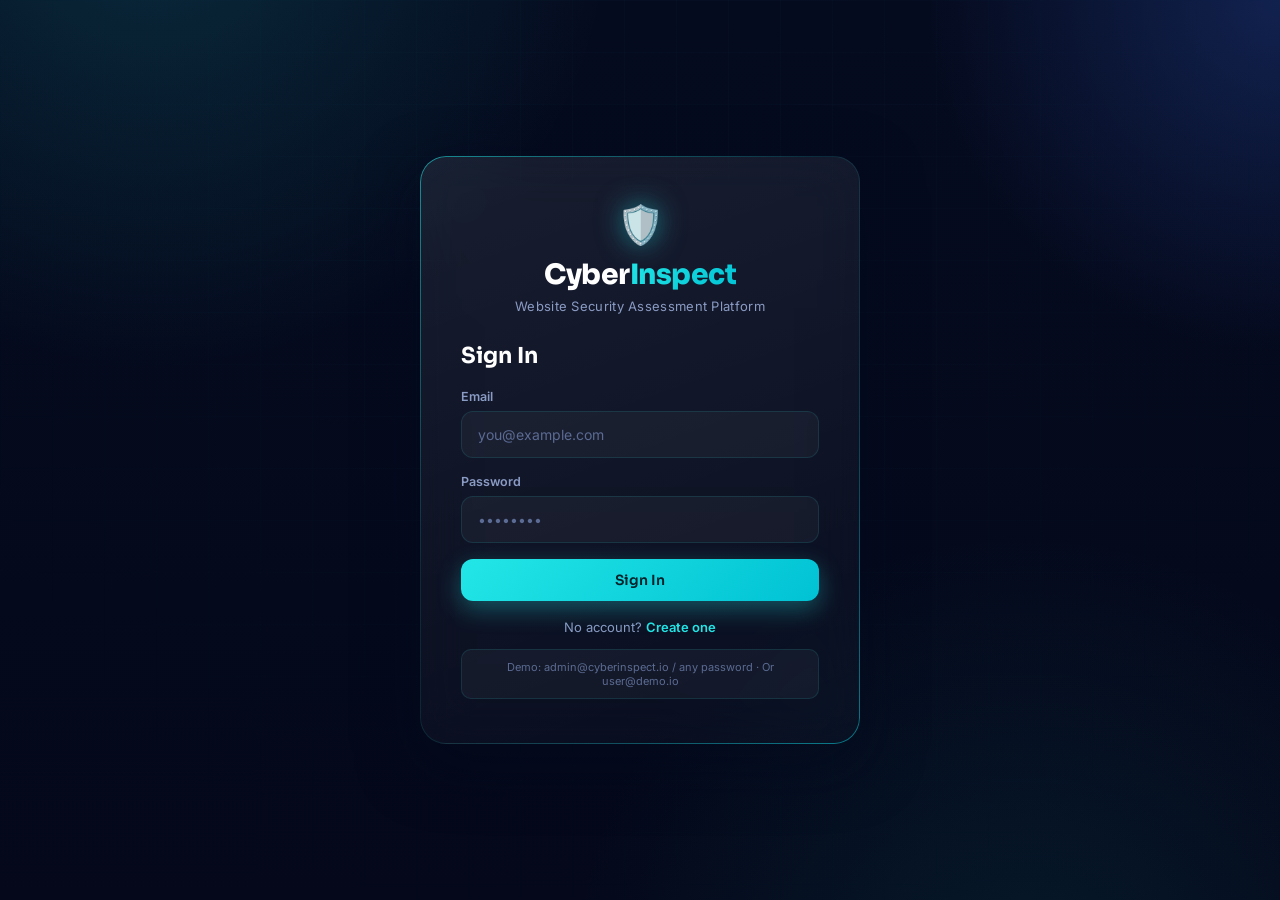
==== index.html @ bff0009a "Extract API module" ====
<!DOCTYPE html>
<html lang="en">
<head>
<meta charset="UTF-8">
<meta name="viewport" content="width=device-width, initial-scale=1.0">
<title>CyberInspect – Website Security Assessment Platform</title>
<link rel="stylesheet" href="assets/css/variables.css">
<link rel="stylesheet" href="assets/css/animations.css">
<link rel="stylesheet" href="assets/css/common.css">
<link rel="stylesheet" href="frontend/login/login.css">
<link rel="stylesheet" href="styles.css">
<link href="https://fonts.googleapis.com/css2?family=Inter:wght@400;500;600;700;800&family=JetBrains+Mono:wght@400;500&display=swap" rel="stylesheet">
</head>
<body>

<!-- ============ LOGIN / REGISTER SCREEN ============ -->
<div id="auth-screen" class="auth-screen">

  <div class="auth-card">
    <div class="auth-brand">
      <div class="logo-shield">🛡️</div>
      <h1>Cyber<span>Inspect</span></h1>
      <p>Website Security Assessment Platform</p>
    </div>

    <!-- Login Form -->
    <form id="login-form" class="auth-form active">
      <h2>Sign In</h2>
      <div class="input-group">
        <label>Email</label>
        <input type="email" id="login-email" placeholder="you@example.com" required>
      </div>
      <div class="input-group">
        <label>Password</label>
        <input type="password" id="login-password" placeholder="••••••••" required>
      </div>
      <button type="submit" class="btn btn-primary btn-full">Sign In</button>
      <p class="auth-switch">No account? <a onclick="showRegister()">Create one</a></p>
      <p class="auth-hint">Demo: admin@cyberinspect.io / any password · Or user@demo.io</p>
    </form>

    <!-- Register Form -->
    <form id="register-form" class="auth-form">
      <h2>Create Account</h2>
      <div class="input-group">
        <label>Full Name</label>
        <input type="text" id="reg-name" placeholder="Jane Doe" required>
      </div>
      <div class="input-group">
        <label>Email</label>
        <input type="email" id="reg-email" placeholder="you@example.com" required>
      </div>
      <div class="input-group">
        <label>Password</label>
        <input type="password" id="reg-password" placeholder="Min. 8 characters" required>
      </div>
      <button type="submit" class="btn btn-primary btn-full">Create Account</button>
      <p class="auth-switch">Have an account? <a onclick="showLogin()">Sign in</a></p>
    </form>
  </div>
</div>

<!-- ============ MAIN APP ============ -->
<div id="app" class="app hidden">
  <!-- Sidebar -->
  <aside class="sidebar">
    <div class="sidebar-brand">
      <span class="logo-shield">🛡️</span>
      <span class="brand-text">Cyber<b>Inspect</b></span>
    </div>
    <nav class="sidebar-nav">
      <a class="nav-item active" data-page="dashboard"><span>📊</span> Dashboard</a>
      <a class="nav-item" data-page="scanner"><span>🌐</span> Scanner</a>
      <a class="nav-item" data-page="history"><span>📚</span> Scan History</a>
      <a class="nav-item" data-page="saved"><span>⭐</span> Saved Websites</a>
      <a class="nav-item" data-page="profile"><span>👤</span> Profile</a>
      <a class="nav-item admin-only" data-page="admin"><span>⚙️</span> Admin</a>
    </nav>
    <div class="sidebar-footer">
      <div class="user-mini">
        <div class="avatar" id="user-avatar">U</div>
        <div>
          <div class="user-mini-name" id="user-mini-name">User</div>
          <div class="user-mini-role" id="user-mini-role">Analyst</div>
        </div>
      </div>
      <button class="btn btn-ghost btn-sm" onclick="logout()">Logout</button>
    </div>
  </aside>

  <!-- Main Content -->
  <main class="main">
    <header class="topbar">
      <h2 id="page-title">Dashboard</h2>
      <div class="topbar-actions">
        <div class="search-mini">
          <input type="text" id="quick-scan-url" placeholder="Quick scan a URL…">
          <button class="btn btn-primary btn-sm" onclick="quickScan()">Scan</button>
        </div>
      </div>
    </header>

    <div class="content" id="content">
      <!-- Pages injected by JS -->
    </div>
  </main>
</div>

<!-- Scan Result Modal / Report -->
<div id="report-modal" class="modal hidden">
  <div class="modal-content report-content">
    <button class="modal-close" onclick="closeReport()">✕</button>
    <div id="report-body"></div>
  </div>
</div>

<script src="\backend\api"></script>
<script src="app.js"></script>
</body>
</html>
---- assets/css/variables.css ----
:root{
  --navy:#050b1f; --navy-2:#0a1435; --dark-blue:#0d1f4c; --dark-blue-2:#122a63;
  --cyan:#22e6e6; --cyan-2:#00c2d4; --cyan-glow:rgba(34,230,230,.5);
  --white:#ffffff; --ink:#0a1330; --slate:#8a9bc4; --slate-2:#5b6b93;
  --line:rgba(34,230,230,.12); --line-solid:#e4ebf5;
  --green:#22e39a; --yellow:#ffcb3d; --orange:#ff9f45; --red:#ff5b6e;
  --glass:rgba(255,255,255,.06); --glass-hi:rgba(255,255,255,.1);
  --radius:18px; --radius-sm:12px;
  --shadow:0 20px 60px rgba(3,10,30,.5);
  --shadow-cyan:0 12px 40px rgba(34,230,230,.28);
}
---- assets/css/animations.css ----
@keyframes floatIn {
    from { opacity:0;transform:translateY(30px) scale(.97) }
    to   {opacity:1;transform:none}}
@keyframes pulse { 
    50%{filter:drop-shadow(0 0 26px var(--cyan-glow))}
}
@keyframes fadeUp { 
    from{opacity:0;transform:translateY(10px)}to{opacity:1}
}
@keyframes breathe { 50%{opacity:.5;transform:translateX(-50%) scale(1.15)}
}
@keyframes spin { 
    to{transform:rotate(360deg)}
}
---- assets/css/common.css ----
/* ============================================================
   CyberInspect — Premium UI  |  White + Cyan + Dark Blue
============================================================ */
@import url('https://fonts.googleapis.com/css2?family=Sora:wght@400;500;600;700;800&family=Inter:wght@400;500;600;700&family=JetBrains+Mono:wght@400;500&display=swap');

html {scroll-behavior:smooth}
body{font-family:'Inter',sans-serif;background:var(--navy);color:var(--white);overflow-x:hidden}
.hidden{display:none!important}
.mono{font-family:'JetBrains Mono',monospace}
h1,h2,h3,.brand-text,.stat-val,.score-num b{font-family:'Sora',sans-serif}
::selection{background:var(--cyan);color:var(--navy)}

/* Animated background mesh (global) */
body::before{content:'';position:fixed;inset:0;z-index:-2;
  background:
    radial-gradient(60vw 60vw at 12% -10%, rgba(34,230,230,.14), transparent 60%),
    radial-gradient(50vw 50vw at 100% 0%, rgba(41,76,168,.35), transparent 55%),
    radial-gradient(60vw 60vw at 80% 110%, rgba(34,230,230,.08), transparent 60%),
    linear-gradient(180deg,var(--navy),#04081a);}
body::after{content:'';position:fixed;inset:0;z-index:-1;opacity:.5;
  background-image:linear-gradient(rgba(34,230,230,.05) 1px,transparent 1px),
  linear-gradient(90deg,rgba(34,230,230,.05) 1px,transparent 1px);
  background-size:52px 52px;
  mask-image:radial-gradient(circle at 50% 30%,black,transparent 85%);}

 /* ===== Buttons ===== */
.btn{border:none;cursor:pointer;font-family:'Sora',sans-serif;font-weight:600;border-radius:12px;
  padding:12px 20px;font-size:14px;transition:.25s cubic-bezier(.4,0,.2,1);
  display:inline-flex;align-items:center;gap:8px;position:relative;overflow:hidden}
.btn-primary{background:linear-gradient(135deg,var(--cyan),var(--cyan-2));color:#03222a;
  box-shadow:0 8px 24px rgba(34,230,230,.32)}
.btn-primary:hover{transform:translateY(-2px);box-shadow:0 14px 36px rgba(34,230,230,.5)}
.btn-primary::after{content:'';position:absolute;top:0;left:-120%;width:60%;height:100%;
  background:linear-gradient(120deg,transparent,rgba(255,255,255,.5),transparent);transition:.6s}
.btn-primary:hover::after{left:130%}
.btn-ghost{background:var(--glass);color:#fff;border:1px solid var(--line);backdrop-filter:blur(8px)}
.btn-ghost:hover{background:var(--glass-hi);border-color:var(--cyan)}
.btn-outline{background:transparent;border:1px solid rgba(138,155,196,.35);color:var(--slate)}
.btn-outline:hover{border-color:var(--cyan);color:var(--cyan)}
.btn-danger{background:rgba(255,91,110,.15);color:var(--red);border:1px solid rgba(255,91,110,.35)}
.btn-danger:hover{background:var(--red);color:#fff}
.btn-full{width:100%;justify-content:center}
.btn-sm{padding:8px 15px;font-size:12.5px}

/* ===== Auth ===== */
.auth-screen{min-height:100vh;display:flex;align-items:center;justify-content:center;padding:20px}
.auth-bg-grid{display:none}
.auth-card{position:relative;z-index:2;width:440px;max-width:94vw;padding:44px 40px;
  border-radius:26px;background:linear-gradient(160deg,rgba(255,255,255,.08),rgba(255,255,255,.02));
  border:1px solid var(--line);backdrop-filter:blur(24px);box-shadow:var(--shadow);
  animation:floatIn .7s cubic-bezier(.2,.8,.2,1)}

  .input-group input,.input-group select,.input-group textarea{width:100%;padding:14px 16px;
  border:1px solid var(--line);border-radius:12px;font-size:14px;font-family:inherit;
  background:rgba(255,255,255,.04);color:#fff;transition:.25s}
.input-group input::placeholder{color:var(--slate-2)}
.input-group input:focus{outline:none;border-color:var(--cyan);background:rgba(34,230,230,.06);
  box-shadow:0 0 0 4px rgba(34,230,230,.12)}
.input-group input:disabled{opacity:.5}
.auth-switch{text-align:center;margin-top:18px;font-size:13px;color:var(--slate)}
.auth-switch a{color:var(--cyan);font-weight:600;cursor:pointer}
.auth-hint{text-align:center;margin-top:14px;font-size:11px;color:var(--slate-2);
  background:rgba(255,255,255,.04);padding:10px;border-radius:10px;border:1px solid var(--line)}

/* ===== Layout ===== */
.app{display:flex;min-height:100vh}
.sidebar{width:262px;position:fixed;height:100vh;padding:24px 16px;display:flex;flex-direction:column;
  background:linear-gradient(180deg,rgba(10,20,53,.9),rgba(5,11,31,.9));
  border-right:1px solid var(--line);backdrop-filter:blur(20px);z-index:30}
.sidebar-brand{display:flex;align-items:center;gap:11px;padding:8px 12px 22px;font-size:19px;font-weight:700}
.sidebar-brand .logo-shield{font-size:26px}
.brand-text b{background:linear-gradient(135deg,var(--cyan),var(--cyan-2));-webkit-background-clip:text;background-clip:text;color:transparent}
.sidebar-nav{flex:1;display:flex;flex-direction:column;gap:5px;margin-top:8px}
.nav-item{display:flex;align-items:center;gap:13px;padding:13px 15px;border-radius:13px;
  color:var(--slate);text-decoration:none;cursor:pointer;font-weight:500;font-size:14px;
  transition:.22s;position:relative}
.nav-item span{font-size:17px;width:22px;text-align:center;transition:.22s}
.nav-item:hover{background:var(--glass);color:#fff}

.nav-item:hover span{transform:scale(1.15)}
.nav-item.active{background:linear-gradient(100deg,rgba(34,230,230,.18),rgba(34,230,230,.03));
  color:var(--cyan)}
.nav-item.active::before{content:'';position:absolute;left:0;top:20%;height:60%;width:3px;
  background:var(--cyan);border-radius:3px;box-shadow:0 0 12px var(--cyan-glow)}
.sidebar-footer{padding:14px;border-radius:16px;background:var(--glass);border:1px solid var(--line)}
.user-mini{display:flex;align-items:center;gap:11px;margin-bottom:12px}
.avatar{width:42px;height:42px;border-radius:13px;font-weight:700;font-family:'Sora';
  background:linear-gradient(135deg,var(--cyan),var(--cyan-2));color:var(--navy);
  display:flex;align-items:center;justify-content:center;box-shadow:0 6px 16px rgba(34,230,230,.35)}
.user-mini-name{font-size:14px;font-weight:600}
.user-mini-role{font-size:11px;color:var(--cyan)}
.main{flex:1;margin-left:262px}
.topbar{padding:20px 32px;display:flex;align-items:center;justify-content:space-between;
  position:sticky;top:0;z-index:20;background:rgba(5,11,31,.55);backdrop-filter:blur(18px);
  border-bottom:1px solid var(--line)}
.topbar h2{font-size:22px;font-weight:700;letter-spacing:-.3px}

.scan-step.active{color:var(--cyan);font-weight:600;transform:translateX(6px)}

/* ===== Score Ring ===== */
.score-hero{display:flex;align-items:center;gap:32px;flex-wrap:wrap}
.score-ring{position:relative;width:160px;height:160px}
.score-ring svg{transform:rotate(-90deg);filter:drop-shadow(0 0 12px var(--cyan-glow))}
.score-ring .score-num{position:absolute;inset:0;display:flex;flex-direction:column;align-items:center;justify-content:center}
.score-ring .score-num b{font-size:46px;font-weight:800;line-height:1}
.score-ring .score-num small{font-size:12px;color:var(--slate);margin-top:2px}
.score-hero h2{font-size:24px}
.score-hero .mono{color:var(--slate)}

.risk-badge{display:inline-block;padding:7px 18px;border-radius:22px;font-weight:700;font-size:12.5px;
  font-family:'Sora';border:1px solid transparent}
.risk-critical{background:rgba(255,91,110,.14);color:var(--red);border-color:rgba(255,91,110,.4);box-shadow:0 0 20px rgba(255,91,110,.2)}
.risk-high{background:rgba(255,159,69,.14);color:var(--orange);border-color:rgba(255,159,69,.4)}
.risk-medium{background:rgba(255,203,61,.14);color:var(--yellow);border-color:rgba(255,203,61,.4)}
.risk-low{background:rgba(34,227,154,.14);color:var(--green);border-color:rgba(34,227,154,.4)}
.risk-excellent{background:rgba(34,230,230,.14);color:var(--cyan);border-color:rgba(34,230,230,.45);box-shadow:0 0 20px var(--cyan-glow)}

/* ===== Result Sections ===== */
.result-section{padding:0;overflow:hidden}
.result-head{display:flex;align-items:center;justify-content:space-between;padding:18px 22px;cursor:pointer;transition:.2s}
.result-head:hover{background:var(--glass)}
.result-head h3{font-size:15px;display:flex;align-items:center;gap:9px}
.result-head span{color:var(--cyan);transition:.3s}
.result-body{padding:4px 18px 18px}
.finding{display:flex;align-items:flex-start;gap:12px;padding:13px 16px;border-radius:12px;
     background:rgba(255,255,255,.03);border:1px solid var(--line);margin-top:9px;font-size:14px;transition:.2s}

     .finding:hover{background:rgba(255,255,255,.06);transform:translateX(3px)}
.finding-icon{font-size:16px;margin-top:1px}
.finding.pass{border-left:3px solid var(--green)}
.finding.fail{border-left:3px solid var(--red)}
.finding.info{border-left:3px solid var(--cyan)}
.finding b{font-weight:600}
.finding-detail{color:var(--slate);font-size:12.5px;margin-top:3px}
.tag{display:inline-block;padding:3px 11px;border-radius:8px;font-size:11px;font-weight:600;
  background:rgba(34,230,230,.12);color:var(--cyan);margin:2px;border:1px solid var(--line)}

/* ===== Tables ===== */
.table{width:100%;border-collapse:collapse;font-size:14px}
.table th{text-align:left;padding:14px 16px;color:var(--slate);font-size:11px;font-weight:600;
  text-transform:uppercase;letter-spacing:.8px;border-bottom:1px solid var(--line)}
.table td{padding:15px 16px;border-bottom:1px solid var(--line)}
.table tr{transition:.2s}
.table tbody tr:hover{background:var(--glass)}
---- frontend/login/login.css ----
.auth-card::before{
    content:'';
    position:absolute;
    inset:-1px;
    border-radius:26px;
    padding:1px;
    background:linear-gradient(135deg,var(--cyan),transparent 40%,transparent 60%,var(--cyan-2));
    -webkit-mask:linear-gradient(#000 0 0) content-box,linear-gradient(#000 0 0);
    -webkit-mask-composite:xor;
    mask-composite:exclude;
    opacity:.5;
    pointer-events:none;
    z-index:-1;
}

.auth-card {
    position:relative;
    isolation:isolate;
}
.auth-brand{text-align:center;margin-bottom:28px}
.logo-shield{font-size:38px;filter:drop-shadow(0 0 14px var(--cyan-glow));display:inline-block;animation:pulse 3s ease-in-out infinite}
@keyframes pulse{50%{filter:drop-shadow(0 0 26px var(--cyan-glow))}}
.auth-brand h1{font-size:28px;font-weight:800;margin-top:10px;letter-spacing:-.5px}
.auth-brand h1 span{background:linear-gradient(135deg,var(--cyan),var(--cyan-2));-webkit-background-clip:text;background-clip:text;color:transparent}
.auth-brand p{color:var(--slate);font-size:13px;margin-top:6px;letter-spacing:.3px}
.auth-form{display:none} .auth-form.active{display:block;animation:fadeUp .4s}
@keyframes fadeUp{from{opacity:0;transform:translateY(10px)}to{opacity:1}}
.auth-form h2{font-size:22px;margin-bottom:20px;font-weight:700}
.input-group{margin-bottom:16px}
.input-group label{display:block;font-size:12.5px;font-weight:600;margin-bottom:7px;color:var(--slate)}

.search-mini input{padding:11px 16px;border:1px solid var(--line);border-radius:12px;width:280px;
  font-size:13px;font-family:inherit;background:var(--glass);color:#fff}
.search-mini input::placeholder{color:var(--slate-2)}
.search-mini input:focus{outline:none;border-color:var(--cyan);box-shadow:0 0 0 4px rgba(34,230,230,.1)}
.content{padding:30px 32px 60px;animation:fadeUp .5s}

/* ===== Cards ===== */
.card{border-radius:var(--radius);padding:24px;position:relative;
  background:linear-gradient(160deg,rgba(255,255,255,.055),rgba(255,255,255,.015));
  border:1px solid var(--line);backdrop-filter:blur(14px);
  transition:.3s;overflow:hidden}
.card:hover{border-color:rgba(34,230,230,.28)}
.grid{display:grid;gap:20px}
.grid-4{grid-template-columns:repeat(4,1fr)} .grid-3{grid-template-columns:repeat(3,1fr)}
.grid-2{grid-template-columns:repeat(2,1fr)}
@media(max-width:1050px){.grid-4,.grid-3{grid-template-columns:1fr 1fr}}
@media(max-width:680px){.grid-4,.grid-3,.grid-2{grid-template-columns:1fr}
  .sidebar{width:70px;padding:16px 8px}.brand-text,.nav-item span+*,.user-mini>div,.sidebar-footer .btn{display:none}
  .main{margin-left:70px}.nav-item{justify-content:center}.search-mini input{width:150px}}

.stat-card{display:flex;flex-direction:column;gap:8px;overflow:hidden}
.stat-card::after{content:'';position:absolute;right:-30px;top:-30px;width:120px;height:120px;
  background:radial-gradient(circle,rgba(34,230,230,.16),transparent 70%);border-radius:50%}
.stat-icon{width:48px;height:48px;border-radius:14px;display:flex;align-items:center;justify-content:center;
  font-size:22px;background:linear-gradient(135deg,rgba(34,230,230,.2),rgba(34,230,230,.05));
  border:1px solid var(--line)}
.stat-val{font-size:32px;font-weight:800;letter-spacing:-1px;line-height:1}
.stat-label{color:var(--slate);font-size:13px}
.section-title{font-size:16px;font-weight:700;margin-bottom:18px;display:flex;align-items:center;gap:9px}

/* ===== Scanner Hero ===== */
.scan-hero{border-radius:26px;padding:48px 40px;text-align:center;margin-bottom:26px;position:relative;overflow:hidden;
  background:linear-gradient(135deg,rgba(13,31,76,.85),rgba(10,20,53,.6));border:1px solid var(--line)}
.scan-hero::before{content:'';position:absolute;top:-40%;left:50%;transform:translateX(-50%);
  width:560px;height:560px;background:radial-gradient(circle,rgba(34,230,230,.22),transparent 60%);
  animation:breathe 6s ease-in-out infinite}
@keyframes breathe{50%{opacity:.5;transform:translateX(-50%) scale(1.15)}}
.scan-hero>*{position:relative;z-index:2}
.scan-hero h1{font-size:30px;margin-bottom:10px;letter-spacing:-.5px}
.scan-hero p{color:var(--slate);margin-bottom:26px;max-width:520px;margin-inline:auto}
.scan-input-row{display:flex;gap:11px;max-width:660px;margin:0 auto;
  background:rgba(255,255,255,.06);padding:8px;border-radius:16px;border:1px solid var(--line)}
.scan-input-row input{flex:1;padding:15px 20px;border:none;border-radius:11px;font-size:15px;
  background:transparent;color:#fff}
.scan-input-row input:focus{outline:none}
.scan-input-row input::placeholder{color:var(--slate-2)}
.scan-checkbox-row{display:flex;flex-wrap:wrap;gap:10px;justify-content:center;margin-top:22px}
.scan-checkbox-row label{font-size:12px;display:inline-flex;gap:7px;align-items:center;color:var(--slate);
  cursor:pointer;padding:7px 13px;border-radius:20px;background:var(--glass);border:1px solid var(--line);transition:.2s}
.scan-checkbox-row label:hover{border-color:var(--cyan);color:#fff}
.scan-checkbox-row input{accent-color:var(--cyan)}

/* ===== Scan Progress ===== */
.scan-progress{text-align:center;padding:48px}
.spinner{width:72px;height:72px;margin:0 auto 24px;position:relative}
.spinner::before,.spinner::after{content:'';position:absolute;inset:0;border-radius:50%;border:4px solid transparent}
.spinner::before{border-top-color:var(--cyan);border-right-color:var(--cyan);animation:spin .9s linear infinite;
  box-shadow:0 0 20px var(--cyan-glow)}
.spinner::after{inset:10px;border-bottom-color:var(--cyan-2);animation:spin 1.4s linear infinite reverse}
---- styles.css ----
/* ============================================================
   CyberInspect — Premium UI  |  White + Cyan + Dark Blue
============================================================ */
@import url('https://fonts.googleapis.com/css2?family=Sora:wght@400;500;600;700;800&family=Inter:wght@400;500;600;700&family=JetBrains+Mono:wght@400;500&display=swap');

:root{
  --navy:#050b1f; --navy-2:#0a1435; --dark-blue:#0d1f4c; --dark-blue-2:#122a63;
  --cyan:#22e6e6; --cyan-2:#00c2d4; --cyan-glow:rgba(34,230,230,.5);
  --white:#ffffff; --ink:#0a1330; --slate:#8a9bc4; --slate-2:#5b6b93;
  --line:rgba(34,230,230,.12); --line-solid:#e4ebf5;
  --green:#22e39a; --yellow:#ffcb3d; --orange:#ff9f45; --red:#ff5b6e;
  --glass:rgba(255,255,255,.06); --glass-hi:rgba(255,255,255,.1);
  --radius:18px; --radius-sm:12px;
  --shadow:0 20px 60px rgba(3,10,30,.5);
  --shadow-cyan:0 12px 40px rgba(34,230,230,.28);
}
*{margin:0;padding:0;box-sizing:border-box}
html{scroll-behavior:smooth}
body{font-family:'Inter',sans-serif;background:var(--navy);color:var(--white);overflow-x:hidden}
.hidden{display:none!important}
.mono{font-family:'JetBrains Mono',monospace}
h1,h2,h3,.brand-text,.stat-val,.score-num b{font-family:'Sora',sans-serif}
::selection{background:var(--cyan);color:var(--navy)}

/* Animated background mesh (global) */
body::before{content:'';position:fixed;inset:0;z-index:-2;
  background:
    radial-gradient(60vw 60vw at 12% -10%, rgba(34,230,230,.14), transparent 60%),
    radial-gradient(50vw 50vw at 100% 0%, rgba(41,76,168,.35), transparent 55%),
    radial-gradient(60vw 60vw at 80% 110%, rgba(34,230,230,.08), transparent 60%),
    linear-gradient(180deg,var(--navy),#04081a);}
body::after{content:'';position:fixed;inset:0;z-index:-1;opacity:.5;
  background-image:linear-gradient(rgba(34,230,230,.05) 1px,transparent 1px),
  linear-gradient(90deg,rgba(34,230,230,.05) 1px,transparent 1px);
  background-size:52px 52px;
  mask-image:radial-gradient(circle at 50% 30%,black,transparent 85%);}

/* ===== Buttons ===== */
.btn{border:none;cursor:pointer;font-family:'Sora',sans-serif;font-weight:600;border-radius:12px;
  padding:12px 20px;font-size:14px;transition:.25s cubic-bezier(.4,0,.2,1);
  display:inline-flex;align-items:center;gap:8px;position:relative;overflow:hidden}
.btn-primary{background:linear-gradient(135deg,var(--cyan),var(--cyan-2));color:#03222a;
  box-shadow:0 8px 24px rgba(34,230,230,.32)}
.btn-primary:hover{transform:translateY(-2px);box-shadow:0 14px 36px rgba(34,230,230,.5)}
.btn-primary::after{content:'';position:absolute;top:0;left:-120%;width:60%;height:100%;
  background:linear-gradient(120deg,transparent,rgba(255,255,255,.5),transparent);transition:.6s}
.btn-primary:hover::after{left:130%}
.btn-ghost{background:var(--glass);color:#fff;border:1px solid var(--line);backdrop-filter:blur(8px)}
.btn-ghost:hover{background:var(--glass-hi);border-color:var(--cyan)}
.btn-outline{background:transparent;border:1px solid rgba(138,155,196,.35);color:var(--slate)}
.btn-outline:hover{border-color:var(--cyan);color:var(--cyan)}
.btn-danger{background:rgba(255,91,110,.15);color:var(--red);border:1px solid rgba(255,91,110,.35)}
.btn-danger:hover{background:var(--red);color:#fff}
.btn-full{width:100%;justify-content:center}
.btn-sm{padding:8px 15px;font-size:12.5px}

/* ===== Auth ===== */
.auth-screen{min-height:100vh;display:flex;align-items:center;justify-content:center;padding:20px}
.auth-bg-grid{display:none}
.auth-card{position:relative;z-index:2;width:440px;max-width:94vw;padding:44px 40px;
  border-radius:26px;background:linear-gradient(160deg,rgba(255,255,255,.08),rgba(255,255,255,.02));
  border:1px solid var(--line);backdrop-filter:blur(24px);box-shadow:var(--shadow);
  animation:floatIn .7s cubic-bezier(.2,.8,.2,1)}
@keyframes floatIn{from{opacity:0;transform:translateY(30px) scale(.97)}to{opacity:1;transform:none}}
.auth-card::before{
    content:'';
    position:absolute;
    inset:-1px;
    border-radius:26px;
    padding:1px;
    background:linear-gradient(135deg,var(--cyan),transparent 40%,transparent 60%,var(--cyan-2));
    -webkit-mask:linear-gradient(#000 0 0) content-box,linear-gradient(#000 0 0);
    -webkit-mask-composite:xor;
    mask-composite:exclude;
    opacity:.5;
    pointer-events:none;
    z-index:-1;
}

.auth-card {
    position:relative;
    isolation:isolate;
}
.auth-brand{text-align:center;margin-bottom:28px}
.logo-shield{font-size:38px;filter:drop-shadow(0 0 14px var(--cyan-glow));display:inline-block;animation:pulse 3s ease-in-out infinite}
@keyframes pulse{50%{filter:drop-shadow(0 0 26px var(--cyan-glow))}}
.auth-brand h1{font-size:28px;font-weight:800;margin-top:10px;letter-spacing:-.5px}
.auth-brand h1 span{background:linear-gradient(135deg,var(--cyan),var(--cyan-2));-webkit-background-clip:text;background-clip:text;color:transparent}
.auth-brand p{color:var(--slate);font-size:13px;margin-top:6px;letter-spacing:.3px}
.auth-form{display:none} .auth-form.active{display:block;animation:fadeUp .4s}
@keyframes fadeUp{from{opacity:0;transform:translateY(10px)}to{opacity:1}}
.auth-form h2{font-size:22px;margin-bottom:20px;font-weight:700}
.input-group{margin-bottom:16px}
.input-group label{display:block;font-size:12.5px;font-weight:600;margin-bottom:7px;color:var(--slate)}
.input-group input,.input-group select,.input-group textarea{width:100%;padding:14px 16px;
  border:1px solid var(--line);border-radius:12px;font-size:14px;font-family:inherit;
  background:rgba(255,255,255,.04);color:#fff;transition:.25s}
.input-group input::placeholder{color:var(--slate-2)}
.input-group input:focus{outline:none;border-color:var(--cyan);background:rgba(34,230,230,.06);
  box-shadow:0 0 0 4px rgba(34,230,230,.12)}
.input-group input:disabled{opacity:.5}
.auth-switch{text-align:center;margin-top:18px;font-size:13px;color:var(--slate)}
.auth-switch a{color:var(--cyan);font-weight:600;cursor:pointer}
.auth-hint{text-align:center;margin-top:14px;font-size:11px;color:var(--slate-2);
  background:rgba(255,255,255,.04);padding:10px;border-radius:10px;border:1px solid var(--line)}

/* ===== Layout ===== */
.app{display:flex;min-height:100vh}
.sidebar{width:262px;position:fixed;height:100vh;padding:24px 16px;display:flex;flex-direction:column;
  background:linear-gradient(180deg,rgba(10,20,53,.9),rgba(5,11,31,.9));
  border-right:1px solid var(--line);backdrop-filter:blur(20px);z-index:30}
.sidebar-brand{display:flex;align-items:center;gap:11px;padding:8px 12px 22px;font-size:19px;font-weight:700}
.sidebar-brand .logo-shield{font-size:26px}
.brand-text b{background:linear-gradient(135deg,var(--cyan),var(--cyan-2));-webkit-background-clip:text;background-clip:text;color:transparent}
.sidebar-nav{flex:1;display:flex;flex-direction:column;gap:5px;margin-top:8px}
.nav-item{display:flex;align-items:center;gap:13px;padding:13px 15px;border-radius:13px;
  color:var(--slate);text-decoration:none;cursor:pointer;font-weight:500;font-size:14px;
  transition:.22s;position:relative}
.nav-item span{font-size:17px;width:22px;text-align:center;transition:.22s}
.nav-item:hover{background:var(--glass);color:#fff}
.nav-item:hover span{transform:scale(1.15)}
.nav-item.active{background:linear-gradient(100deg,rgba(34,230,230,.18),rgba(34,230,230,.03));
  color:var(--cyan)}
.nav-item.active::before{content:'';position:absolute;left:0;top:20%;height:60%;width:3px;
  background:var(--cyan);border-radius:3px;box-shadow:0 0 12px var(--cyan-glow)}
.sidebar-footer{padding:14px;border-radius:16px;background:var(--glass);border:1px solid var(--line)}
.user-mini{display:flex;align-items:center;gap:11px;margin-bottom:12px}
.avatar{width:42px;height:42px;border-radius:13px;font-weight:700;font-family:'Sora';
  background:linear-gradient(135deg,var(--cyan),var(--cyan-2));color:var(--navy);
  display:flex;align-items:center;justify-content:center;box-shadow:0 6px 16px rgba(34,230,230,.35)}
.user-mini-name{font-size:14px;font-weight:600}
.user-mini-role{font-size:11px;color:var(--cyan)}

.main{flex:1;margin-left:262px}
.topbar{padding:20px 32px;display:flex;align-items:center;justify-content:space-between;
  position:sticky;top:0;z-index:20;background:rgba(5,11,31,.55);backdrop-filter:blur(18px);
  border-bottom:1px solid var(--line)}
.topbar h2{font-size:22px;font-weight:700;letter-spacing:-.3px}
.search-mini{display:flex;gap:9px}
.search-mini input{padding:11px 16px;border:1px solid var(--line);border-radius:12px;width:280px;
  font-size:13px;font-family:inherit;background:var(--glass);color:#fff}
.search-mini input::placeholder{color:var(--slate-2)}
.search-mini input:focus{outline:none;border-color:var(--cyan);box-shadow:0 0 0 4px rgba(34,230,230,.1)}
.content{padding:30px 32px 60px;animation:fadeUp .5s}

/* ===== Cards ===== */
.card{border-radius:var(--radius);padding:24px;position:relative;
  background:linear-gradient(160deg,rgba(255,255,255,.055),rgba(255,255,255,.015));
  border:1px solid var(--line);backdrop-filter:blur(14px);
  transition:.3s;overflow:hidden}
.card:hover{border-color:rgba(34,230,230,.28)}
.grid{display:grid;gap:20px}
.grid-4{grid-template-columns:repeat(4,1fr)} .grid-3{grid-template-columns:repeat(3,1fr)}
.grid-2{grid-template-columns:repeat(2,1fr)}
@media(max-width:1050px){.grid-4,.grid-3{grid-template-columns:1fr 1fr}}
@media(max-width:680px){.grid-4,.grid-3,.grid-2{grid-template-columns:1fr}
  .sidebar{width:70px;padding:16px 8px}.brand-text,.nav-item span+*,.user-mini>div,.sidebar-footer .btn{display:none}
  .main{margin-left:70px}.nav-item{justify-content:center}.search-mini input{width:150px}}

.stat-card{display:flex;flex-direction:column;gap:8px;overflow:hidden}
.stat-card::after{content:'';position:absolute;right:-30px;top:-30px;width:120px;height:120px;
  background:radial-gradient(circle,rgba(34,230,230,.16),transparent 70%);border-radius:50%}
.stat-icon{width:48px;height:48px;border-radius:14px;display:flex;align-items:center;justify-content:center;
  font-size:22px;background:linear-gradient(135deg,rgba(34,230,230,.2),rgba(34,230,230,.05));
  border:1px solid var(--line)}
.stat-val{font-size:32px;font-weight:800;letter-spacing:-1px;line-height:1}
.stat-label{color:var(--slate);font-size:13px}
.section-title{font-size:16px;font-weight:700;margin-bottom:18px;display:flex;align-items:center;gap:9px}

/* ===== Scanner Hero ===== */
.scan-hero{border-radius:26px;padding:48px 40px;text-align:center;margin-bottom:26px;position:relative;overflow:hidden;
  background:linear-gradient(135deg,rgba(13,31,76,.85),rgba(10,20,53,.6));border:1px solid var(--line)}
.scan-hero::before{content:'';position:absolute;top:-40%;left:50%;transform:translateX(-50%);
  width:560px;height:560px;background:radial-gradient(circle,rgba(34,230,230,.22),transparent 60%);
  animation:breathe 6s ease-in-out infinite}
@keyframes breathe{50%{opacity:.5;transform:translateX(-50%) scale(1.15)}}
.scan-hero>*{position:relative;z-index:2}
.scan-hero h1{font-size:30px;margin-bottom:10px;letter-spacing:-.5px}
.scan-hero p{color:var(--slate);margin-bottom:26px;max-width:520px;margin-inline:auto}
.scan-input-row{display:flex;gap:11px;max-width:660px;margin:0 auto;
  background:rgba(255,255,255,.06);padding:8px;border-radius:16px;border:1px solid var(--line)}
.scan-input-row input{flex:1;padding:15px 20px;border:none;border-radius:11px;font-size:15px;
  background:transparent;color:#fff}
.scan-input-row input:focus{outline:none}
.scan-input-row input::placeholder{color:var(--slate-2)}
.scan-checkbox-row{display:flex;flex-wrap:wrap;gap:10px;justify-content:center;margin-top:22px}
.scan-checkbox-row label{font-size:12px;display:inline-flex;gap:7px;align-items:center;color:var(--slate);
  cursor:pointer;padding:7px 13px;border-radius:20px;background:var(--glass);border:1px solid var(--line);transition:.2s}
.scan-checkbox-row label:hover{border-color:var(--cyan);color:#fff}
.scan-checkbox-row input{accent-color:var(--cyan)}

/* ===== Scan Progress ===== */
.scan-progress{text-align:center;padding:48px}
.spinner{width:72px;height:72px;margin:0 auto 24px;position:relative}
.spinner::before,.spinner::after{content:'';position:absolute;inset:0;border-radius:50%;border:4px solid transparent}
.spinner::before{border-top-color:var(--cyan);border-right-color:var(--cyan);animation:spin .9s linear infinite;
  box-shadow:0 0 20px var(--cyan-glow)}
.spinner::after{inset:10px;border-bottom-color:var(--cyan-2);animation:spin 1.4s linear infinite reverse}
@keyframes spin{to{transform:rotate(360deg)}}
.scan-steps{max-width:440px;margin:24px auto 0;text-align:left}
.scan-step{display:flex;align-items:center;gap:11px;padding:9px 0;font-size:14px;color:var(--slate-2);transition:.3s}
.scan-step.done{color:var(--green)}
.scan-step.active{color:var(--cyan);font-weight:600;transform:translateX(6px)}

/* ===== Score Ring ===== */
.score-hero{display:flex;align-items:center;gap:32px;flex-wrap:wrap}
.score-ring{position:relative;width:160px;height:160px}
.score-ring svg{transform:rotate(-90deg);filter:drop-shadow(0 0 12px var(--cyan-glow))}
.score-ring .score-num{position:absolute;inset:0;display:flex;flex-direction:column;align-items:center;justify-content:center}
.score-ring .score-num b{font-size:46px;font-weight:800;line-height:1}
.score-ring .score-num small{font-size:12px;color:var(--slate);margin-top:2px}
.score-hero h2{font-size:24px}
.score-hero .mono{color:var(--slate)}

.risk-badge{display:inline-block;padding:7px 18px;border-radius:22px;font-weight:700;font-size:12.5px;
  font-family:'Sora';border:1px solid transparent}
.risk-critical{background:rgba(255,91,110,.14);color:var(--red);border-color:rgba(255,91,110,.4);box-shadow:0 0 20px rgba(255,91,110,.2)}
.risk-high{background:rgba(255,159,69,.14);color:var(--orange);border-color:rgba(255,159,69,.4)}
.risk-medium{background:rgba(255,203,61,.14);color:var(--yellow);border-color:rgba(255,203,61,.4)}
.risk-low{background:rgba(34,227,154,.14);color:var(--green);border-color:rgba(34,227,154,.4)}
.risk-excellent{background:rgba(34,230,230,.14);color:var(--cyan);border-color:rgba(34,230,230,.45);box-shadow:0 0 20px var(--cyan-glow)}

/* ===== Result Sections ===== */
.result-section{padding:0;overflow:hidden}
.result-head{display:flex;align-items:center;justify-content:space-between;padding:18px 22px;cursor:pointer;transition:.2s}
.result-head:hover{background:var(--glass)}
.result-head h3{font-size:15px;display:flex;align-items:center;gap:9px}
.result-head span{color:var(--cyan);transition:.3s}
.result-body{padding:4px 18px 18px}
.finding{display:flex;align-items:flex-start;gap:12px;padding:13px 16px;border-radius:12px;
  background:rgba(255,255,255,.03);border:1px solid var(--line);margin-top:9px;font-size:14px;transition:.2s}
.finding:hover{background:rgba(255,255,255,.06);transform:translateX(3px)}
.finding-icon{font-size:16px;margin-top:1px}
.finding.pass{border-left:3px solid var(--green)}
.finding.fail{border-left:3px solid var(--red)}
.finding.info{border-left:3px solid var(--cyan)}
.finding b{font-weight:600}
.finding-detail{color:var(--slate);font-size:12.5px;margin-top:3px}
.tag{display:inline-block;padding:3px 11px;border-radius:8px;font-size:11px;font-weight:600;
  background:rgba(34,230,230,.12);color:var(--cyan);margin:2px;border:1px solid var(--line)}

/* ===== Tables ===== */
.table{width:100%;border-collapse:collapse;font-size:14px}
.table th{text-align:left;padding:14px 16px;color:var(--slate);font-size:11px;font-weight:600;
  text-transform:uppercase;letter-spacing:.8px;border-bottom:1px solid var(--line)}
.table td{padding:15px 16px;border-bottom:1px solid var(--line)}
.table tr{transition:.2s}
.table tbody tr:hover{background:var(--glass)}

/* ===== Modal ===== */
.modal{position:fixed;inset:0;background:rgba(3,8,24,.7);backdrop-filter:blur(6px);
  display:flex;align-items:flex-start;justify-content:center;z-index:100;padding:40px;overflow:auto;animation:fadeUp .3s}
.modal-content{border-radius:22px;width:100%;max-width:880px;padding:36px;position:relative;
  background:linear-gradient(160deg,#0c1836,#0a1330);border:1px solid var(--line);box-shadow:var(--shadow)}
.modal-close{position:absolute;top:20px;right:20px;border:1px solid var(--line);background:var(--glass);
  width:38px;height:38px;border-radius:50%;cursor:pointer;font-size:16px;color:#fff;transition:.2s}
.modal-close:hover{background:var(--red);border-color:var(--red)}

/* ===== Progress bars (dashboard) ===== */
.bar-track{height:9px;background:rgba(255,255,255,.08);border-radius:6px;overflow:hidden}
.bar-fill{height:100%;border-radius:6px;background:linear-gradient(90deg,var(--cyan-2),var(--cyan));
  box-shadow:0 0 12px var(--cyan-glow);transition:width 1s cubic-bezier(.2,.8,.2,1)}

/* Utilities */
.flex{display:flex}.between{justify-content:space-between}.center{align-items:center}
.gap{gap:12px}.wrap{flex-wrap:wrap}.mt{margin-top:20px}.mb{margin-bottom:20px}
.muted{color:var(--slate)}.right{text-align:right}
.pill{padding:5px 12px;border-radius:20px;font-size:11.5px;font-weight:600}
.pill-green{background:rgba(34,227,154,.14);color:var(--green)}
.pill-red{background:rgba(255,91,110,.14);color:var(--red)}
.divider{height:1px;background:var(--line);margin:20px 0}
.count-up{display:inline-block}
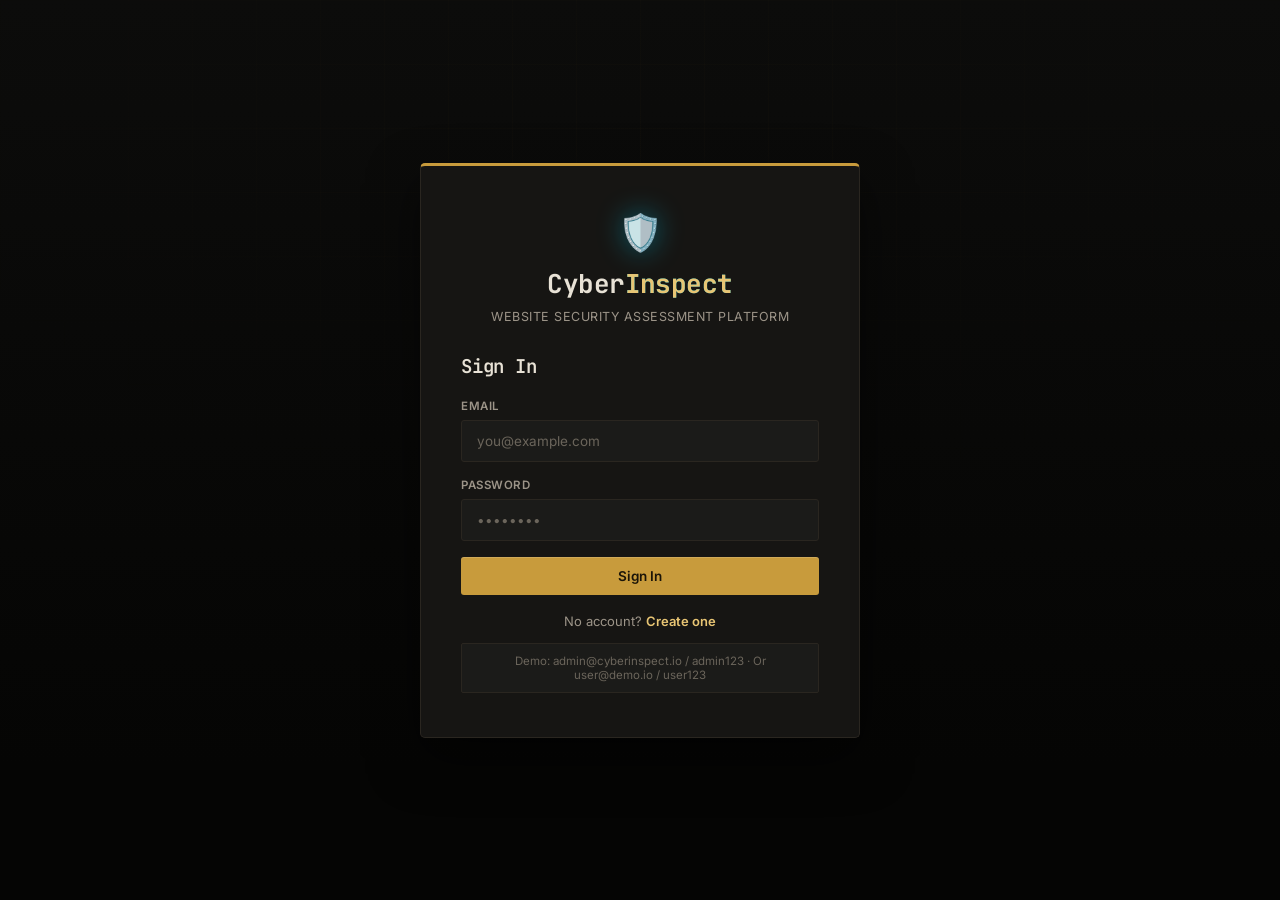
==== commit 4de7670b: "Final Version of CyberInspect!" ====
--- a/index.html
+++ b/index.html
@@ -4,117 +4,12 @@
 <meta charset="UTF-8">
 <meta name="viewport" content="width=device-width, initial-scale=1.0">
 <title>CyberInspect – Website Security Assessment Platform</title>
-<link rel="stylesheet" href="assets/css/variables.css">
-<link rel="stylesheet" href="assets/css/animations.css">
-<link rel="stylesheet" href="assets/css/common.css">
-<link rel="stylesheet" href="frontend/login/login.css">
-<link rel="stylesheet" href="styles.css">
-<link href="https://fonts.googleapis.com/css2?family=Inter:wght@400;500;600;700;800&family=JetBrains+Mono:wght@400;500&display=swap" rel="stylesheet">
 </head>
 <body>
-
-<!-- ============ LOGIN / REGISTER SCREEN ============ -->
-<div id="auth-screen" class="auth-screen">
-
-  <div class="auth-card">
-    <div class="auth-brand">
-      <div class="logo-shield">🛡️</div>
-      <h1>Cyber<span>Inspect</span></h1>
-      <p>Website Security Assessment Platform</p>
-    </div>
-
-    <!-- Login Form -->
-    <form id="login-form" class="auth-form active">
-      <h2>Sign In</h2>
-      <div class="input-group">
-        <label>Email</label>
-        <input type="email" id="login-email" placeholder="you@example.com" required>
-      </div>
-      <div class="input-group">
-        <label>Password</label>
-        <input type="password" id="login-password" placeholder="••••••••" required>
-      </div>
-      <button type="submit" class="btn btn-primary btn-full">Sign In</button>
-      <p class="auth-switch">No account? <a onclick="showRegister()">Create one</a></p>
-      <p class="auth-hint">Demo: admin@cyberinspect.io / any password · Or user@demo.io</p>
-    </form>
-
-    <!-- Register Form -->
-    <form id="register-form" class="auth-form">
-      <h2>Create Account</h2>
-      <div class="input-group">
-        <label>Full Name</label>
-        <input type="text" id="reg-name" placeholder="Jane Doe" required>
-      </div>
-      <div class="input-group">
-        <label>Email</label>
-        <input type="email" id="reg-email" placeholder="you@example.com" required>
-      </div>
-      <div class="input-group">
-        <label>Password</label>
-        <input type="password" id="reg-password" placeholder="Min. 8 characters" required>
-      </div>
-      <button type="submit" class="btn btn-primary btn-full">Create Account</button>
-      <p class="auth-switch">Have an account? <a onclick="showLogin()">Sign in</a></p>
-    </form>
-  </div>
-</div>
-
-<!-- ============ MAIN APP ============ -->
-<div id="app" class="app hidden">
-  <!-- Sidebar -->
-  <aside class="sidebar">
-    <div class="sidebar-brand">
-      <span class="logo-shield">🛡️</span>
-      <span class="brand-text">Cyber<b>Inspect</b></span>
-    </div>
-    <nav class="sidebar-nav">
-      <a class="nav-item active" data-page="dashboard"><span>📊</span> Dashboard</a>
-      <a class="nav-item" data-page="scanner"><span>🌐</span> Scanner</a>
-      <a class="nav-item" data-page="history"><span>📚</span> Scan History</a>
-      <a class="nav-item" data-page="saved"><span>⭐</span> Saved Websites</a>
-      <a class="nav-item" data-page="profile"><span>👤</span> Profile</a>
-      <a class="nav-item admin-only" data-page="admin"><span>⚙️</span> Admin</a>
-    </nav>
-    <div class="sidebar-footer">
-      <div class="user-mini">
-        <div class="avatar" id="user-avatar">U</div>
-        <div>
-          <div class="user-mini-name" id="user-mini-name">User</div>
-          <div class="user-mini-role" id="user-mini-role">Analyst</div>
-        </div>
-      </div>
-      <button class="btn btn-ghost btn-sm" onclick="logout()">Logout</button>
-    </div>
-  </aside>
-
-  <!-- Main Content -->
-  <main class="main">
-    <header class="topbar">
-      <h2 id="page-title">Dashboard</h2>
-      <div class="topbar-actions">
-        <div class="search-mini">
-          <input type="text" id="quick-scan-url" placeholder="Quick scan a URL…">
-          <button class="btn btn-primary btn-sm" onclick="quickScan()">Scan</button>
-        </div>
-      </div>
-    </header>
-
-    <div class="content" id="content">
-      <!-- Pages injected by JS -->
-    </div>
-  </main>
-</div>
-
-<!-- Scan Result Modal / Report -->
-<div id="report-modal" class="modal hidden">
-  <div class="modal-content report-content">
-    <button class="modal-close" onclick="closeReport()">✕</button>
-    <div id="report-body"></div>
-  </div>
-</div>
-
-<script src="\backend\api"></script>
-<script src="app.js"></script>
+<script src="frontend/js/storage.js"></script>
+<script>
+  // Entry point: send returning users to their dashboard, everyone else to sign in.
+  location.replace(localStorage.getItem('ci_token') ? 'dashboard.html' : 'login.html');
+</script>
 </body>
-</html>+</html>
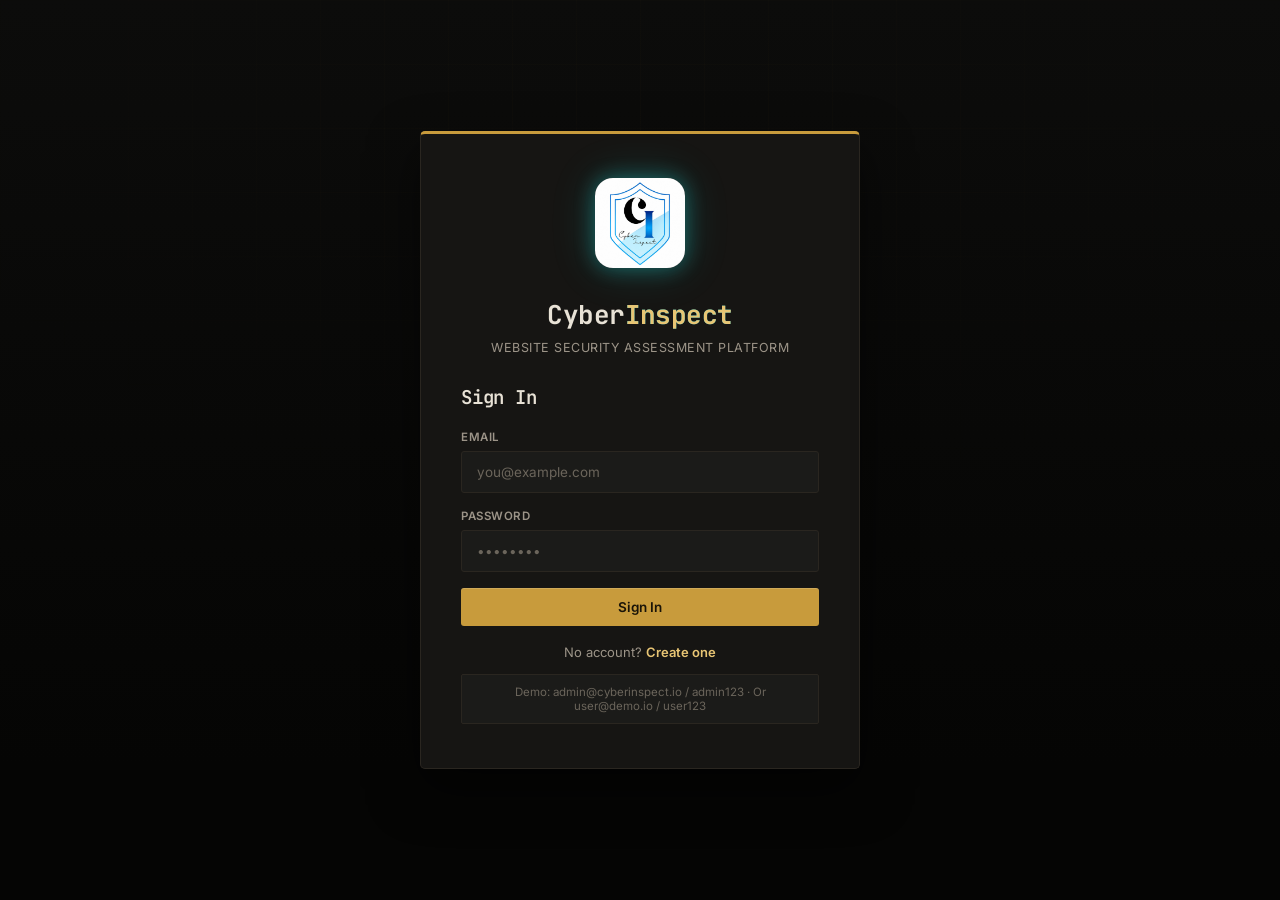
==== commit bd489b51: "Fix bcrypt compatibility" ====
--- a/index.html
+++ b/index.html
@@ -3,7 +3,15 @@
 <head>
 <meta charset="UTF-8">
 <meta name="viewport" content="width=device-width, initial-scale=1.0">
+
 <title>CyberInspect – Website Security Assessment Platform</title>
+
+<link rel="icon" type="image/x-icon" href="assets/favicon/favicon.ico">
+<link rel="icon" type="image/png" sizes="32x32" href="assets/favicon/favicon-32x32.png">
+<link rel="icon" type="image/png" sizes="16x16" href="assets/favicon/favicon-16x16.png">
+<link rel="apple-touch-icon" href="assets/favicon/apple-touch-icon.png">
+<link rel="manifest" href="assets/favicon/site.webmanifest">
+
 </head>
 <body>
 <script src="frontend/js/storage.js"></script>
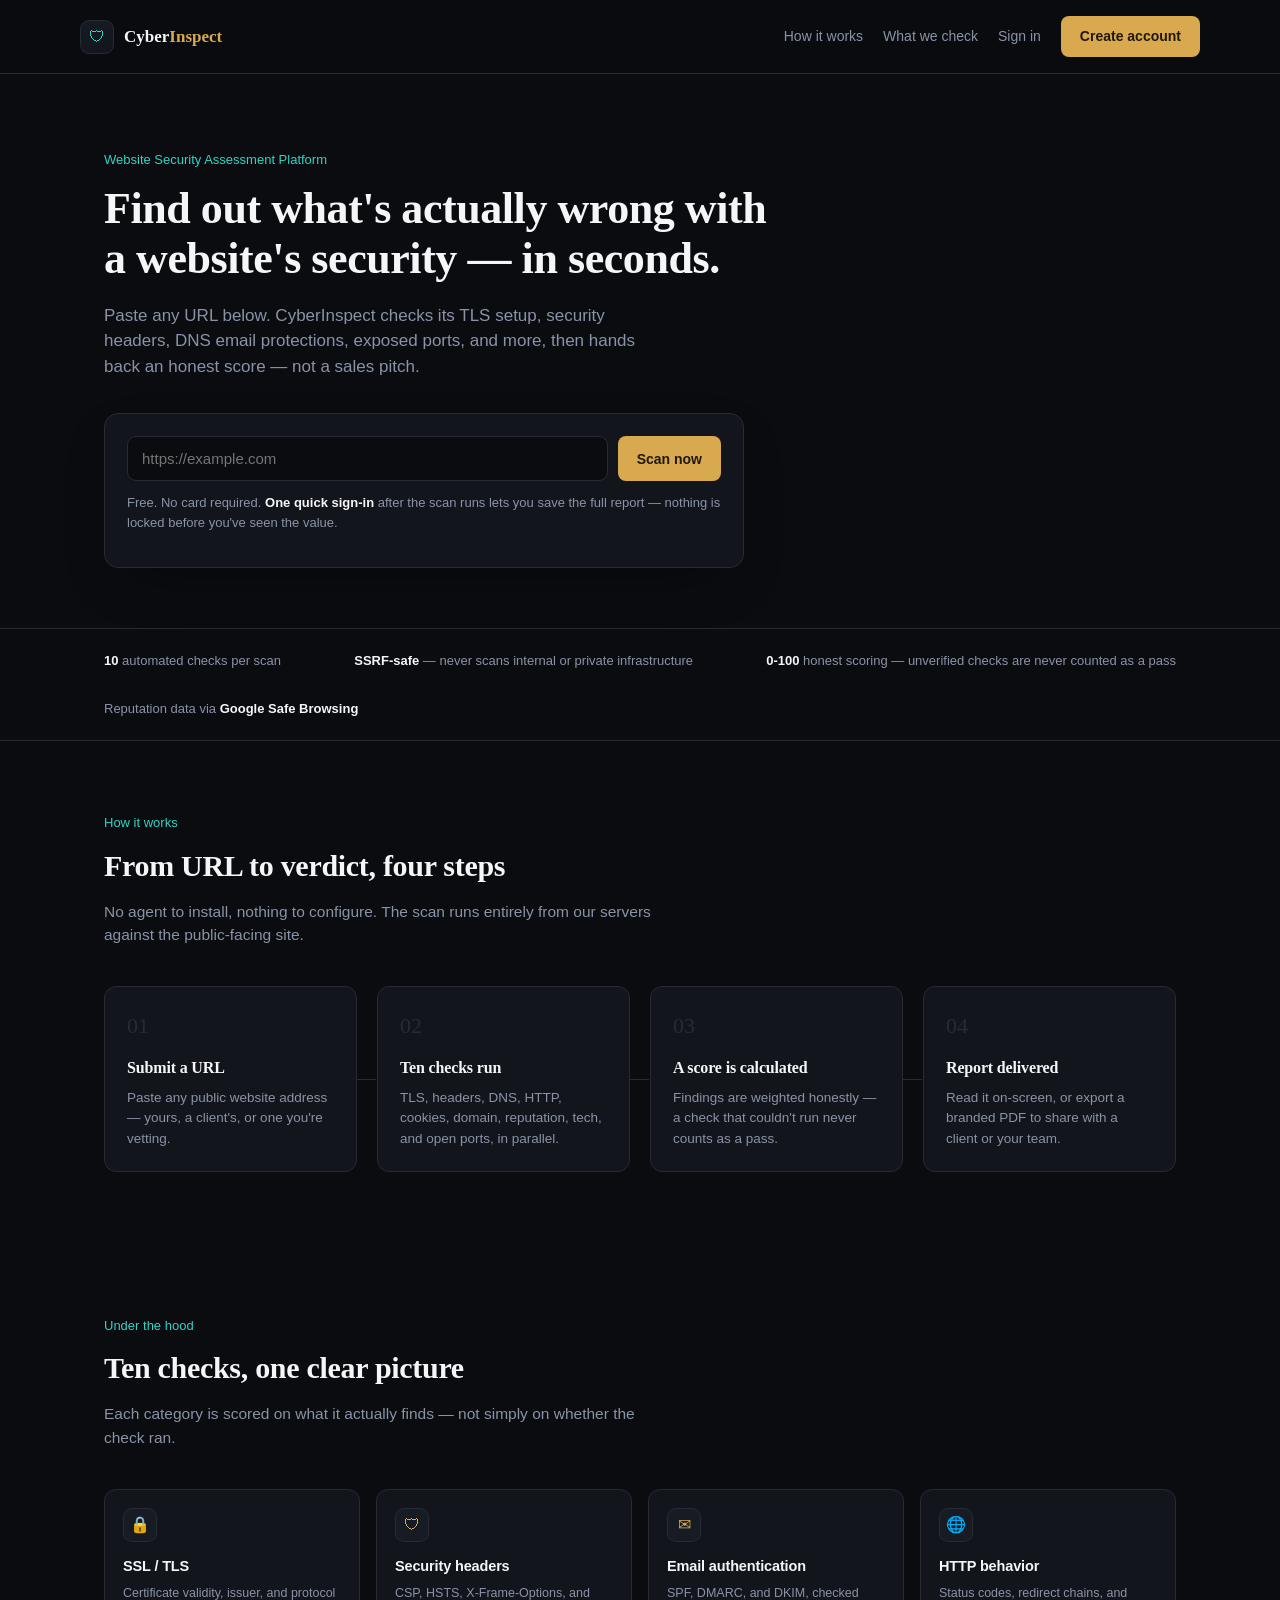
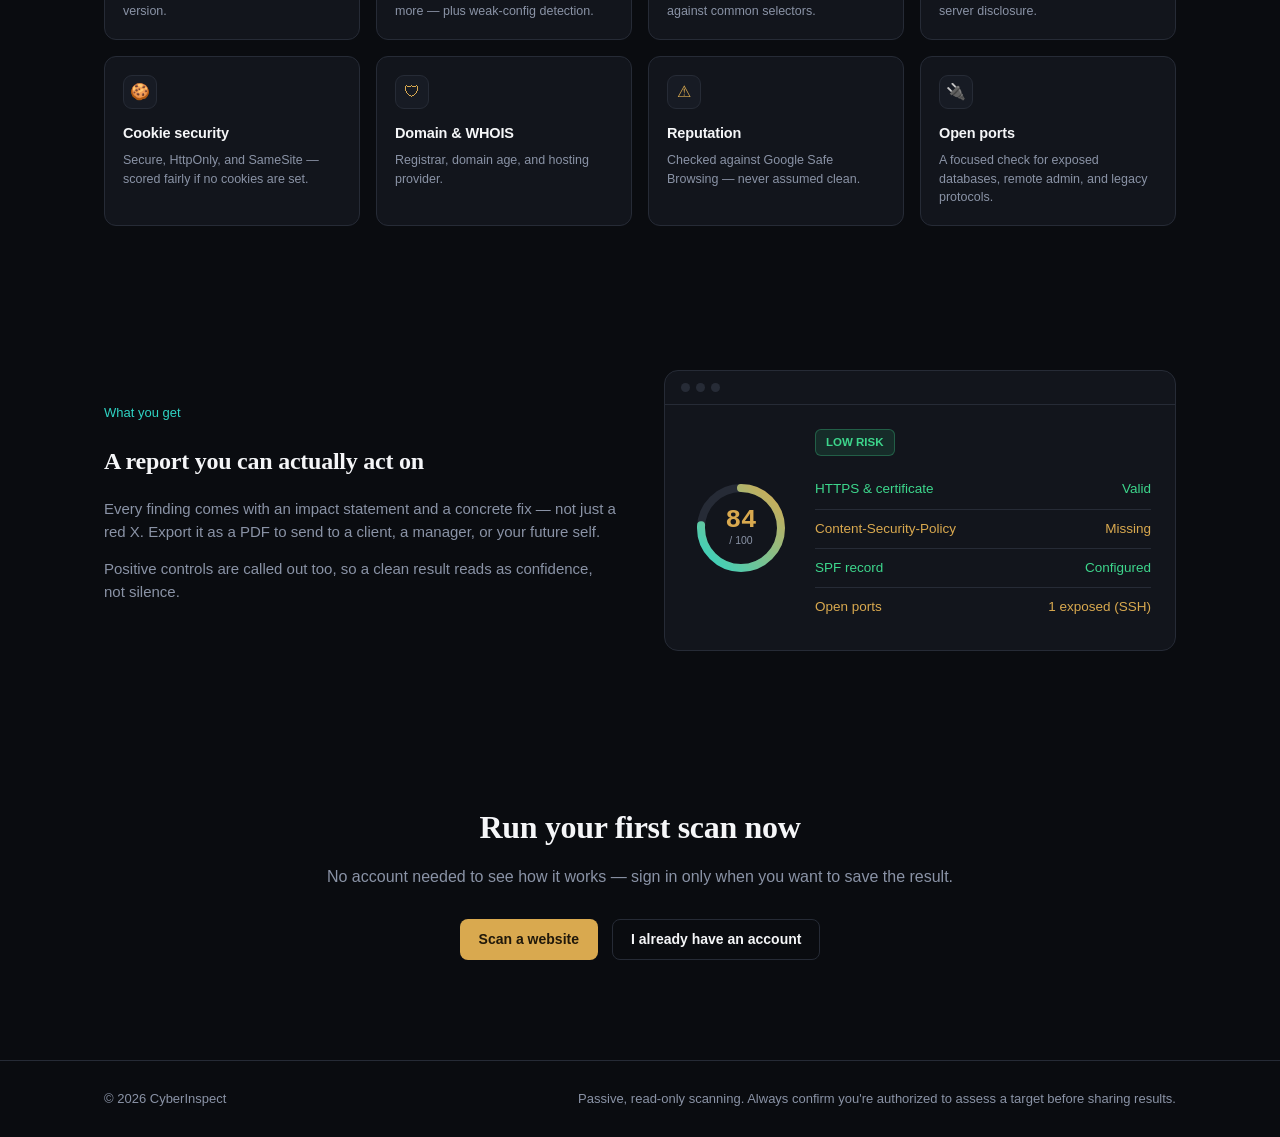
==== commit 77f6c0a9: "Add landing page as entry point" ====
--- a/index.html
+++ b/index.html
@@ -17,7 +17,7 @@
 <script src="frontend/js/storage.js"></script>
 <script>
   // Entry point: send returning users to their dashboard, everyone else to sign in.
-  location.replace(localStorage.getItem('ci_token') ? 'dashboard.html' : 'login.html');
+    location.replace(localStorage.getItem('ci_token') ? 'dashboard.html' : 'landing.html');
 </script>
 </body>
 </html>
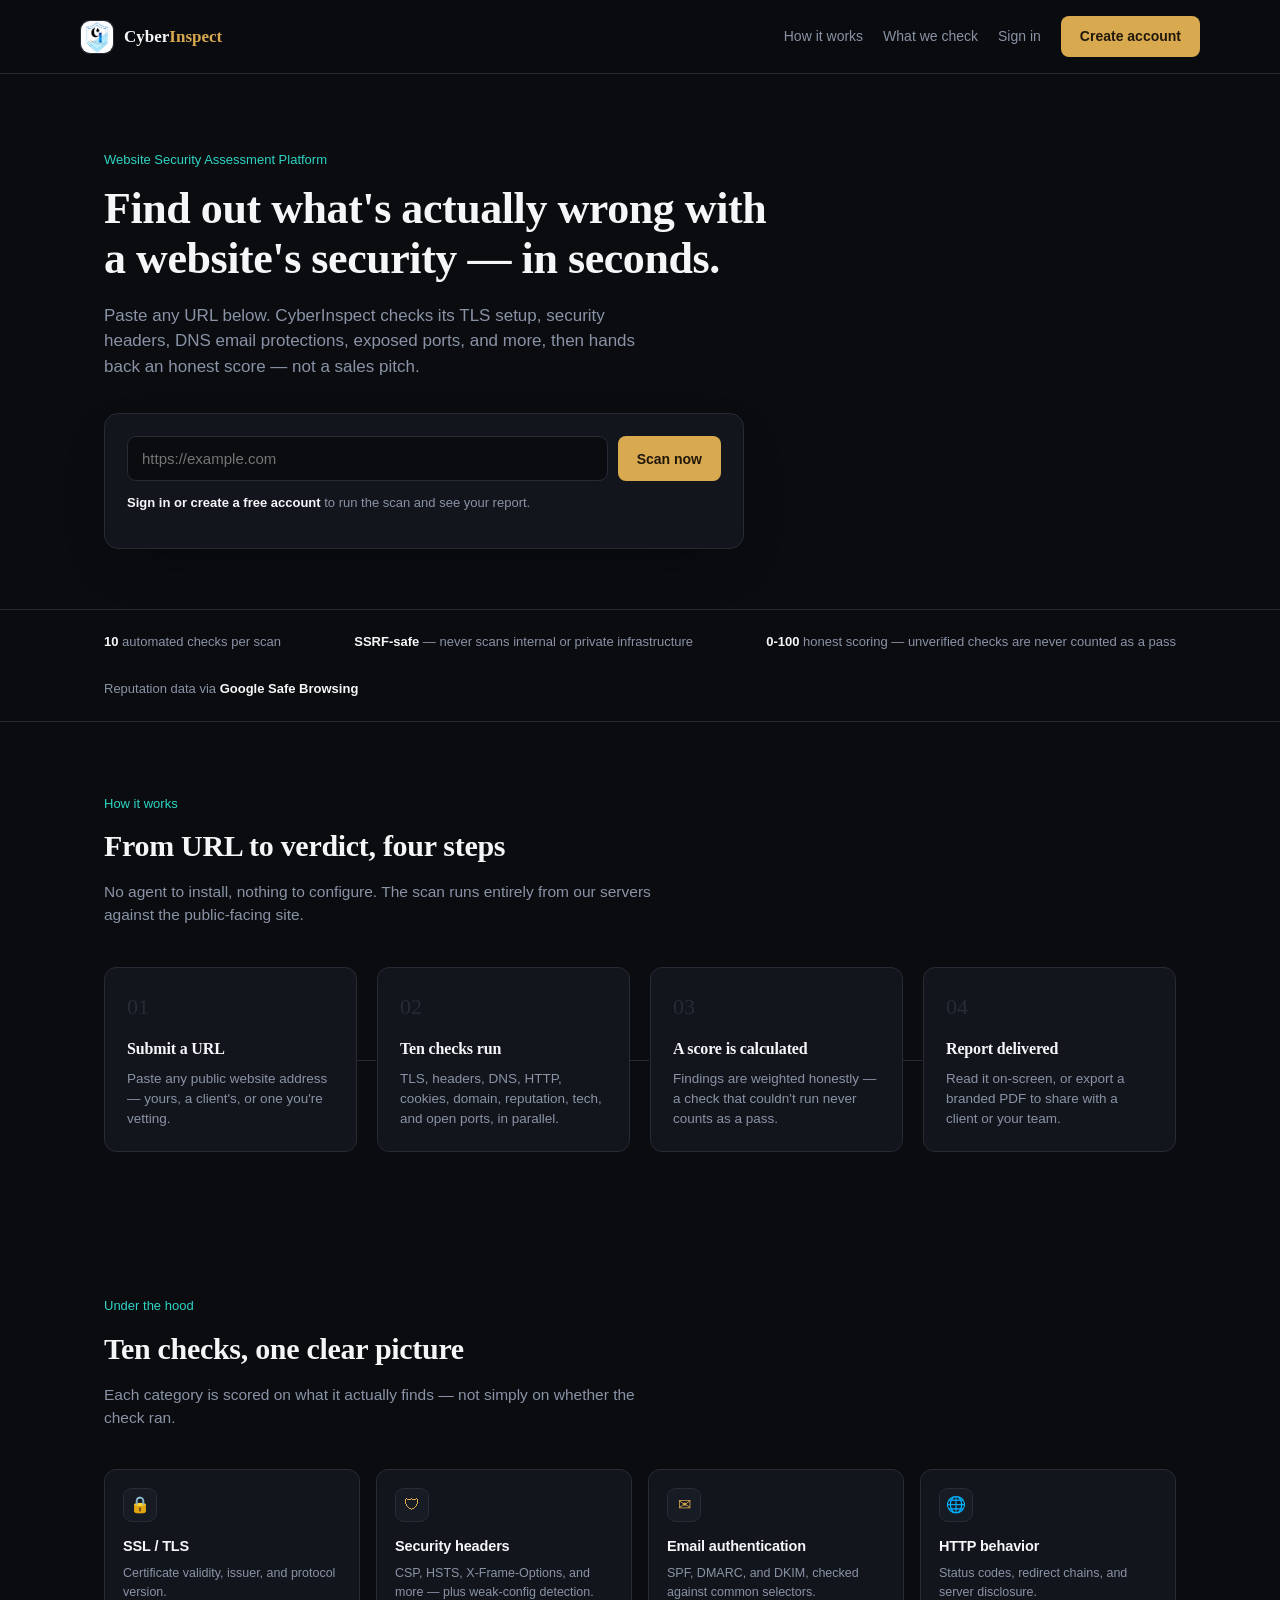
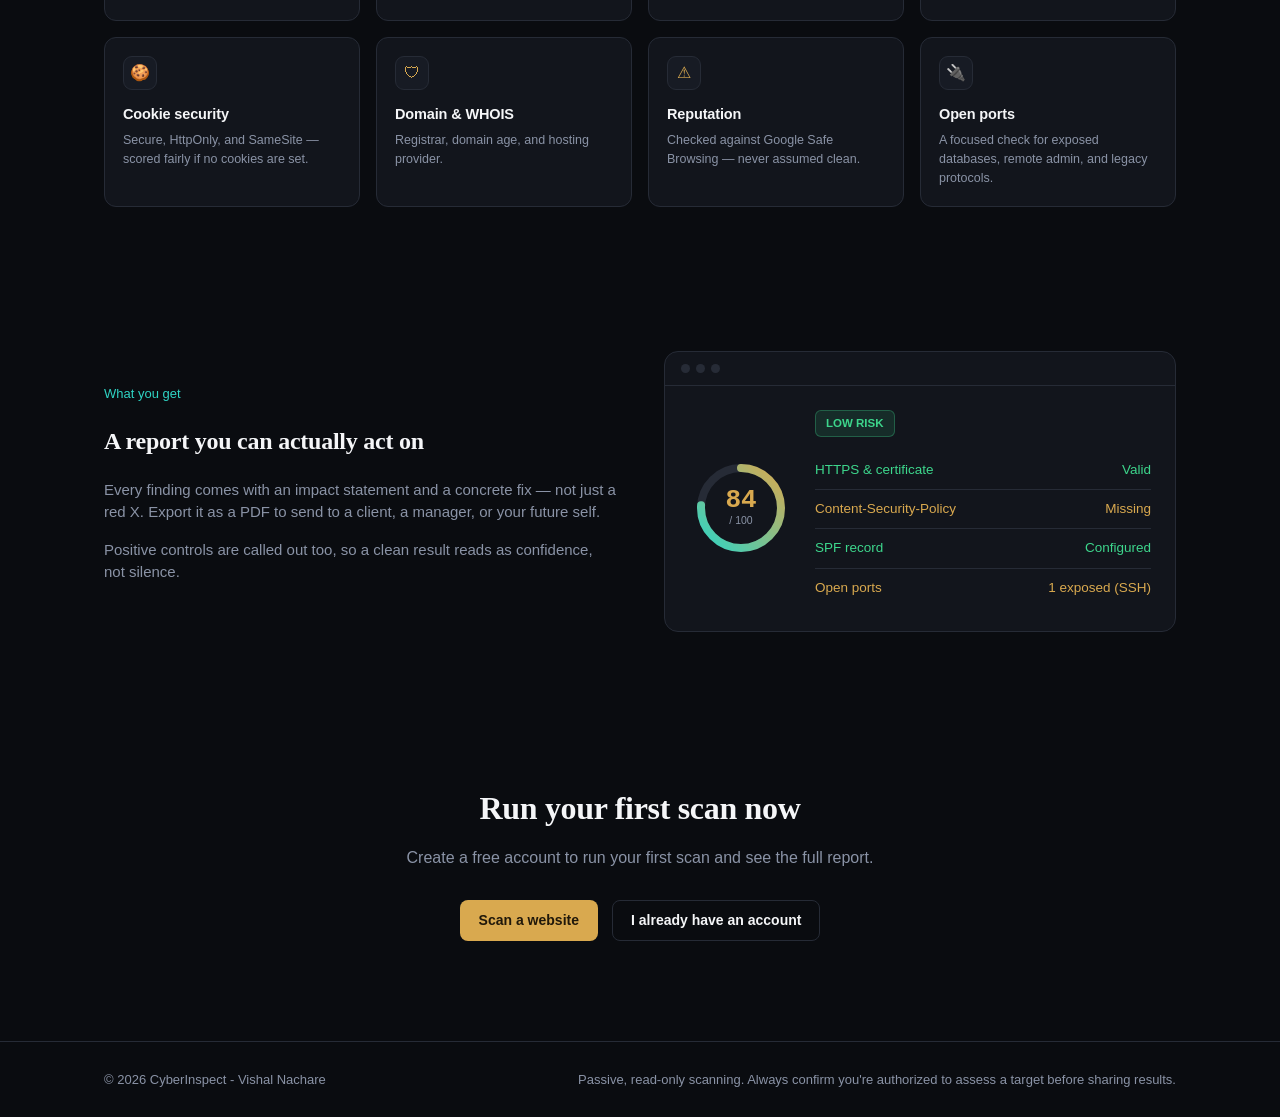
==== commit 40e72ded: "Add GSC verification tag to root index.html" ====
--- a/index.html
+++ b/index.html
@@ -3,6 +3,7 @@
 <head>
 <meta charset="UTF-8">
 <meta name="viewport" content="width=device-width, initial-scale=1.0">
+<meta name="google-site-verification" content="07DEYTORoEY356rF5k453oyI5fTWI-88mSFVcRFZCqo" />
 
 <title>CyberInspect – Website Security Assessment Platform</title>
 
